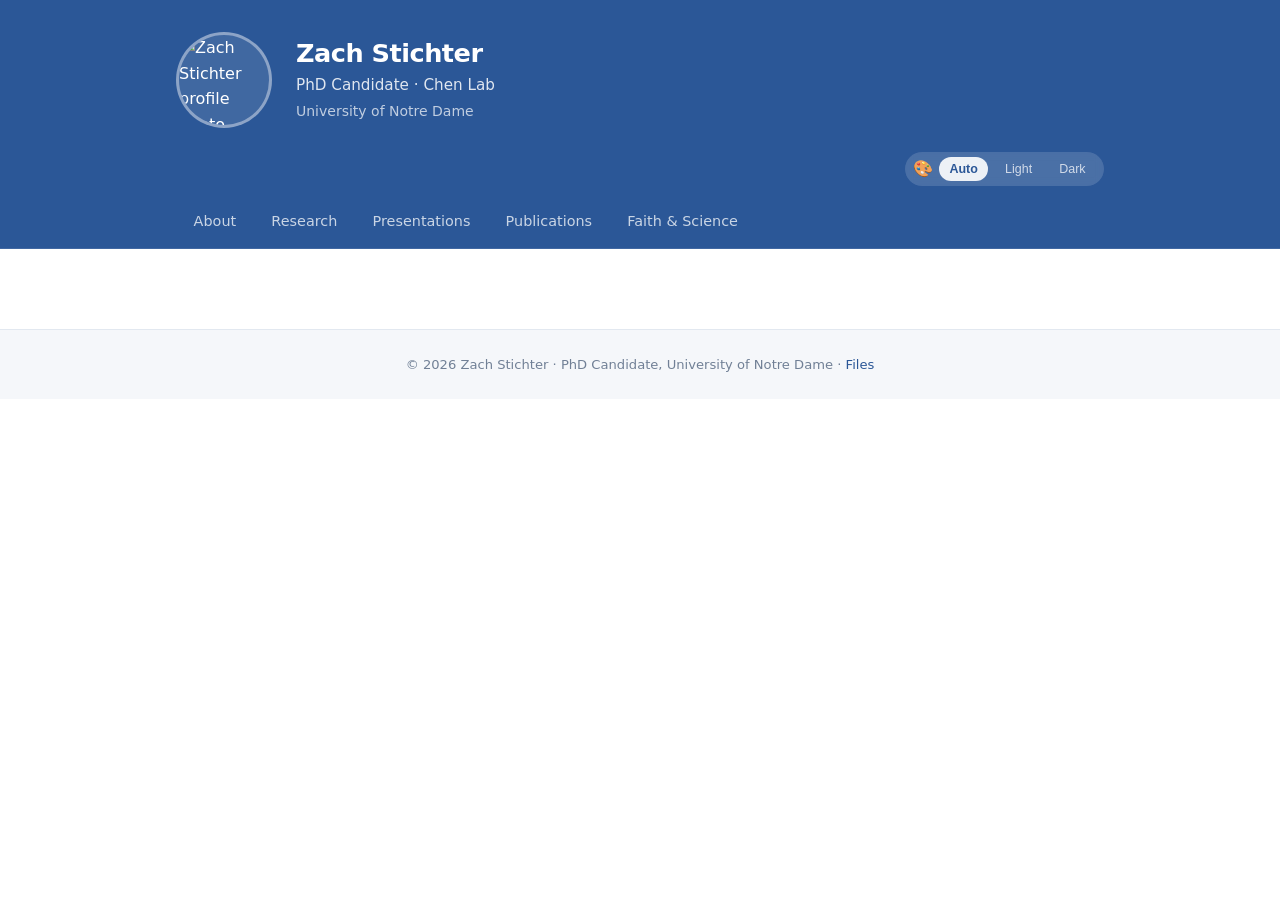
==== about/index.html @ 04123ca1 "Refactor website structure: create individual pages for About, Research, Presentations, Publications" ====
<!DOCTYPE html>
<html lang="en" data-theme="auto">
<head>
  <meta charset="UTF-8" />
  <meta name="viewport" content="width=device-width, initial-scale=1.0" />
  <meta name="description" content="Zach Stichter — PhD Candidate in the Chen Lab at the University of Notre Dame. Research in computational chemistry and molecular dynamics." />
  <title>Zach Stichter | About</title>
  <link rel="stylesheet" href="../css/styles.css" />
  <!-- Preconnect for GitHub avatar -->
  <link rel="preconnect" href="https://avatars.githubusercontent.com" />
</head>

<body>

  <!-- ============================================================
       SITE HEADER
       ============================================================ -->
  <header class="site-header">
    <div class="header-inner">

      <!-- Profile row -->
      <div class="header-profile">
        <img
          class="profile-photo"
          src="https://avatars.githubusercontent.com/u/114510588?v=4"
          alt="Zach Stichter profile photo"
          width="96"
          height="96"
        />
        <div class="profile-info">
          <h1>Zach Stichter</h1>
          <p class="title">PhD Candidate · Chen Lab</p>
          <p class="institution">University of Notre Dame</p>
        </div>
      </div>

      <!-- Theme selector -->
      <div class="header-controls">
        <div class="theme-selector" role="group" aria-label="Color theme">
          <span class="theme-selector-label" aria-hidden="true">🎨</span>
          <button class="theme-btn" data-theme="auto"  aria-label="Use system color theme">Auto</button>
          <button class="theme-btn" data-theme="light" aria-label="Use light theme">Light</button>
          <button class="theme-btn" data-theme="dark"  aria-label="Use dark theme">Dark</button>
        </div>
      </div>

    </div><!-- /.header-inner -->
  </header>

  <!-- ============================================================
       NAVIGATION
       ============================================================ -->
  <nav class="site-nav" aria-label="Main navigation">
    <ul class="nav-list">
      <li><a href="/about/">About</a></li>
      <li><a href="/research/">Research</a></li>
      <li><a href="/presentations/">Presentations</a></li>
      <li><a href="/publications/">Publications</a></li>
      <li><a href="/faith-science/">Faith &amp; Science</a></li>
    </ul>
  </nav>

  <!-- ============================================================
       MAIN CONTENT
       ============================================================ -->
  <main class="site-main">
    <div class="site-wrapper">

      <!-- ── ABOUT ─────────────────────────────────────────────── -->
      <section class="tab-panel">

        <!-- Hero card -->
        <div class="card">
          <div class="about-hero">
            <div class="about-intro">
              <h2>Zach Stichter</h2>
              <p class="subtitle">PhD Candidate · University of Notre Dame</p>
              <p>
                I am a PhD candidate in the Chen Lab at the University of Notre Dame,
                where my research focuses on molecular dynamics of molecules under vibrational
                strong coupling. I investigate simulations of strongly coupled light-matter systems
                and apply machine learning to chemical problems. I am passionate about rigorous science
                and its intersection with broader questions of meaning and purpose.
              </p>
              <div class="badge-list">
                <span class="badge">University of Notre Dame</span>
                <span class="badge">Chen Lab</span>
                <span class="badge">Computational Chemistry</span>
              </div>
            </div>
          </div>

          <!-- Contact links -->
          <div class="contact-row">
            <a class="contact-link" href="https://github.com/ZachStichter" target="_blank" rel="noopener">
              <img src="https://cdn.jsdelivr.net/npm/simple-icons/icons/github.svg" width="16" height="16" alt="" aria-hidden="true" />
              GitHub
            </a>
            <a class="contact-link" href="mailto:zstichte@nd.edu">
              <img src="https://cdn.jsdelivr.net/npm/simple-icons/icons/gmail.svg" width="16" height="16" alt="" aria-hidden="true" />
              Email
            </a>
            <a class="contact-link" href="https://scholar.google.com" target="_blank" rel="noopener">
              <img src="https://cdn.jsdelivr.net/npm/simple-icons/icons/googlescholar.svg" width="16" height="16" alt="" aria-hidden="true" />
              Google Scholar
            </a>
            <a class="contact-link" href="https://www.linkedin.com" target="_blank" rel="noopener">
              <img src="https://cdn.jsdelivr.net/npm/simple-icons/icons/linkedin.svg" width="16" height="16" alt="" aria-hidden="true" />
              LinkedIn
            </a>
            <a class="contact-link" href="https://orcid.org/0000-0001-8813-5302" target="_blank" rel="noopener">
              <img src="https://cdn.jsdelivr.net/npm/simple-icons/icons/orcid.svg" width="16" height="16" alt="" aria-hidden="true" />
              ORCID
            </a>
          </div>
        </div><!-- /.card -->

        <!-- Education -->
        <div class="card">
          <h2>Education</h2>
          <div class="pub-item">
            <p class="pub-title">Doctor of Philosophy (PhD) — Chemistry</p>
            <p class="pub-authors">University of Notre Dame · Expected May 2029</p>
            <p class="pub-venue">Department of Chemistry and Biochemistry · Advisor: Dr. Hsing-Ta (Theta) Chen</p>
          </div>
          <div class="pub-item">
            <p class="pub-title">Master of Science — Chemistry</p>
            <p class="pub-authors">Western Kentucky University · May 2024</p>
          </div>
          <div class="pub-item">
            <p class="pub-title">Bachelor of Science — Chemistry</p>
            <p class="pub-authors">Grace College · May 2019</p>
          </div>
        </div>

      </section><!-- /#tab-about -->

    </div><!-- /.site-wrapper -->
  </main>

  <!-- ============================================================
       FOOTER
       ============================================================ -->
  <footer class="site-footer">
    <div class="site-wrapper">
      <p>
        &copy; <span id="current-year"></span> Zach Stichter ·
        PhD Candidate, University of Notre Dame ·
        <a href="../files.html">Files</a>
      </p>
    </div>
  </footer>

  <script src="../js/main.js"></script>
  <script>
    document.getElementById('current-year').textContent = new Date().getFullYear();
  </script>
</body>
</html>
---- css/styles.css ----
/* ====================================================
   CSS Custom Properties — Light Theme (default)
   ==================================================== */
:root {
  --bg-primary:        #ffffff;
  --bg-secondary:      #f5f7fa;
  --bg-card:           #ffffff;
  --border-color:      #e2e8f0;
  --text-primary:      #1a202c;
  --text-secondary:    #4a5568;
  --text-muted:        #718096;
  --accent:            #2b5797;
  --accent-hover:      #1e3f70;
  --accent-light:      #ebf0fa;
  --tab-active-bg:     #2b5797;
  --tab-active-text:   #ffffff;
  --tab-hover-bg:      #ebf0fa;
  --shadow:            0 2px 8px rgba(0, 0, 0, 0.08);
  --shadow-md:         0 4px 16px rgba(0, 0, 0, 0.12);
  --header-bg:         #2b5797;
  --header-text:       #ffffff;
  --badge-bg:          #ebf0fa;
  --badge-text:        #2b5797;
  --link-color:        #2b5797;
  --link-hover:        #1e3f70;
  --code-bg:           #f0f4f8;
  --toggle-bg:         #e2e8f0;
  --toggle-hover:      #cbd5e0;
}

/* ====================================================
   Dark Theme
   ==================================================== */
[data-theme="dark"] {
  --bg-primary:        #0f1117;
  --bg-secondary:      #1a1d2e;
  --bg-card:           #1e2235;
  --border-color:      #2d3450;
  --text-primary:      #e2e8f0;
  --text-secondary:    #a0aec0;
  --text-muted:        #718096;
  --accent:            #5b8dee;
  --accent-hover:      #7ba4f2;
  --accent-light:      #1e2a4a;
  --tab-active-bg:     #5b8dee;
  --tab-active-text:   #ffffff;
  --tab-hover-bg:      #1e2a4a;
  --shadow:            0 2px 8px rgba(0, 0, 0, 0.4);
  --shadow-md:         0 4px 16px rgba(0, 0, 0, 0.5);
  --header-bg:         #141828;
  --header-text:       #e2e8f0;
  --badge-bg:          #1e2a4a;
  --badge-text:        #5b8dee;
  --link-color:        #5b8dee;
  --link-hover:        #7ba4f2;
  --code-bg:           #1a1d2e;
  --toggle-bg:         #2d3450;
  --toggle-hover:      #3a4266;
}

/* Auto-respect OS preference when theme is "auto" */
@media (prefers-color-scheme: dark) {
  [data-theme="auto"] {
    --bg-primary:        #0f1117;
    --bg-secondary:      #1a1d2e;
    --bg-card:           #1e2235;
    --border-color:      #2d3450;
    --text-primary:      #e2e8f0;
    --text-secondary:    #a0aec0;
    --text-muted:        #718096;
    --accent:            #5b8dee;
    --accent-hover:      #7ba4f2;
    --accent-light:      #1e2a4a;
    --tab-active-bg:     #5b8dee;
    --tab-active-text:   #ffffff;
    --tab-hover-bg:      #1e2a4a;
    --shadow:            0 2px 8px rgba(0, 0, 0, 0.4);
    --shadow-md:         0 4px 16px rgba(0, 0, 0, 0.5);
    --header-bg:         #141828;
    --header-text:       #e2e8f0;
    --badge-bg:          #1e2a4a;
    --badge-text:        #5b8dee;
    --link-color:        #5b8dee;
    --link-hover:        #7ba4f2;
    --code-bg:           #1a1d2e;
    --toggle-bg:         #2d3450;
    --toggle-hover:      #3a4266;
  }
}

/* ====================================================
   Reset & Base
   ==================================================== */
*, *::before, *::after {
  box-sizing: border-box;
  margin: 0;
  padding: 0;
}

html {
  scroll-behavior: smooth;
}

body {
  font-family: 'Segoe UI', system-ui, -apple-system, BlinkMacSystemFont, sans-serif;
  background-color: var(--bg-primary);
  color: var(--text-primary);
  line-height: 1.6;
  transition: background-color 0.25s ease, color 0.25s ease;
  min-height: 100vh;
}

a {
  color: var(--link-color);
  text-decoration: none;
  transition: color 0.2s;
}

a:hover {
  color: var(--link-hover);
  text-decoration: underline;
}

ul {
  list-style: none;
}

/* ====================================================
   Layout
   ==================================================== */
.site-wrapper {
  max-width: 960px;
  margin: 0 auto;
  padding: 0 1rem;
}

/* ====================================================
   Header
   ==================================================== */
.site-header {
  background-color: var(--header-bg);
  color: var(--header-text);
  padding: 2rem 0 0;
  box-shadow: var(--shadow-md);
  transition: background-color 0.25s ease;
}

.header-inner {
  max-width: 960px;
  margin: 0 auto;
  padding: 0 1rem;
}

.header-profile {
  display: flex;
  align-items: center;
  gap: 1.5rem;
  padding-bottom: 1.5rem;
}

.profile-photo {
  width: 96px;
  height: 96px;
  border-radius: 50%;
  border: 3px solid rgba(255, 255, 255, 0.4);
  object-fit: cover;
  flex-shrink: 0;
  background-color: rgba(255, 255, 255, 0.1);
}

.profile-info h1 {
  font-size: 1.6rem;
  font-weight: 700;
  letter-spacing: -0.02em;
  line-height: 1.2;
}

.profile-info .title {
  font-size: 0.95rem;
  opacity: 0.85;
  margin-top: 0.25rem;
}

.profile-info .institution {
  font-size: 0.875rem;
  opacity: 0.7;
  margin-top: 0.15rem;
}

.header-controls {
  display: flex;
  align-items: center;
  justify-content: flex-end;
  padding-bottom: 0.75rem;
}

/* ====================================================
   Theme Selector
   ==================================================== */
.theme-selector {
  display: flex;
  align-items: center;
  gap: 0.4rem;
  background: rgba(255, 255, 255, 0.15);
  border-radius: 2rem;
  padding: 0.25rem 0.5rem;
  backdrop-filter: blur(4px);
}

.theme-selector label {
  font-size: 0.75rem;
  color: rgba(255, 255, 255, 0.8);
  margin-right: 0.2rem;
  white-space: nowrap;
}

.theme-btn {
  background: transparent;
  border: none;
  border-radius: 1.5rem;
  padding: 0.3rem 0.65rem;
  font-size: 0.78rem;
  cursor: pointer;
  color: rgba(255, 255, 255, 0.75);
  transition: background 0.2s, color 0.2s;
  white-space: nowrap;
}

.theme-btn:hover {
  background: rgba(255, 255, 255, 0.2);
  color: #ffffff;
}

.theme-btn.active {
  background: rgba(255, 255, 255, 0.9);
  color: var(--accent);
  font-weight: 600;
}

/* ====================================================
   Navigation Tabs
   ==================================================== */
.site-nav {
  background-color: var(--header-bg);
  transition: background-color 0.25s ease;
  border-bottom: 1px solid rgba(255, 255, 255, 0.1);
}

.nav-list {
  display: flex;
  max-width: 960px;
  margin: 0 auto;
  padding: 0 1rem;
  gap: 0;
  overflow-x: auto;
  scrollbar-width: none;
}

.nav-list::-webkit-scrollbar {
  display: none;
}

.nav-list li {
  flex-shrink: 0;
}

.nav-list a {
  display: block;
  padding: 0.75rem 1.1rem;
  font-size: 0.9rem;
  font-weight: 500;
  color: rgba(255, 255, 255, 0.75);
  text-decoration: none;
  border-bottom: 3px solid transparent;
  transition: color 0.2s, border-color 0.2s, background 0.2s;
  white-space: nowrap;
}

.nav-list a:hover {
  color: #ffffff;
  background: rgba(255, 255, 255, 0.08);
  text-decoration: none;
}

.nav-list a.active {
  color: #ffffff;
  border-bottom-color: #ffffff;
  font-weight: 600;
}

/* ====================================================
   Main Content
   ==================================================== */
.site-main {
  padding: 2rem 0 3rem;
}

.tab-panel {
  display: none;
}

.tab-panel.active {
  display: block;
}

/* ====================================================
   Cards
   ==================================================== */
.card {
  background: var(--bg-card);
  border: 1px solid var(--border-color);
  border-radius: 0.75rem;
  padding: 1.5rem;
  box-shadow: var(--shadow);
  transition: background 0.25s, border-color 0.25s, box-shadow 0.25s;
}

.card + .card {
  margin-top: 1.25rem;
}

.card:hover {
  box-shadow: var(--shadow-md);
}

.card h2 {
  font-size: 1.15rem;
  font-weight: 600;
  color: var(--accent);
  margin-bottom: 0.5rem;
}

.card h3 {
  font-size: 1rem;
  font-weight: 600;
  color: var(--text-primary);
  margin-bottom: 0.35rem;
}

.card p {
  font-size: 0.93rem;
  color: var(--text-secondary);
  line-height: 1.65;
}

.card p + p {
  margin-top: 0.6rem;
}

/* ====================================================
   Section headings
   ==================================================== */
.section-heading {
  font-size: 1.5rem;
  font-weight: 700;
  color: var(--text-primary);
  margin-bottom: 1.25rem;
  padding-bottom: 0.5rem;
  border-bottom: 2px solid var(--border-color);
}

.section-subheading {
  font-size: 1.15rem;
  font-weight: 600;
  color: var(--accent);
  margin: 1.5rem 0 0.75rem;
}

/* ====================================================
   About Tab — profile hero
   ==================================================== */
.about-hero {
  display: flex;
  align-items: flex-start;
  gap: 1.75rem;
  margin-bottom: 1.5rem;
}

.about-photo {
  width: 140px;
  height: 140px;
  border-radius: 50%;
  border: 3px solid var(--border-color);
  object-fit: cover;
  flex-shrink: 0;
}

.about-intro h2 {
  font-size: 1.4rem;
  font-weight: 700;
  color: var(--text-primary);
  margin-bottom: 0.3rem;
}

.about-intro .subtitle {
  font-size: 0.95rem;
  color: var(--accent);
  font-weight: 500;
  margin-bottom: 0.75rem;
}

.about-intro p {
  font-size: 0.93rem;
  color: var(--text-secondary);
  line-height: 1.7;
}

/* ====================================================
   Badge / Tag chips
   ==================================================== */
.badge-list {
  display: flex;
  flex-wrap: wrap;
  gap: 0.4rem;
  margin-top: 0.75rem;
}

.badge {
  background: var(--badge-bg);
  color: var(--badge-text);
  border-radius: 2rem;
  padding: 0.2rem 0.7rem;
  font-size: 0.78rem;
  font-weight: 500;
  transition: background 0.2s;
}

/* ====================================================
   Publication list
   ==================================================== */
.pub-item {
  border-left: 3px solid var(--accent);
  padding-left: 1rem;
  margin-bottom: 1.25rem;
}

.pub-item .pub-title {
  font-weight: 600;
  color: var(--text-primary);
  font-size: 0.95rem;
}

.pub-item .pub-authors {
  font-size: 0.86rem;
  color: var(--text-muted);
  margin-top: 0.15rem;
}

.pub-item .pub-venue {
  font-size: 0.86rem;
  color: var(--accent);
  font-style: italic;
  margin-top: 0.1rem;
}

.pub-item .pub-links {
  margin-top: 0.4rem;
  display: flex;
  gap: 0.6rem;
}

.pub-link {
  display: inline-flex;
  align-items: center;
  gap: 0.25rem;
  font-size: 0.8rem;
  font-weight: 500;
  color: var(--link-color);
  text-decoration: none;
  border: 1px solid var(--border-color);
  border-radius: 0.4rem;
  padding: 0.15rem 0.55rem;
  transition: background 0.2s, border-color 0.2s;
}

.pub-link:hover {
  background: var(--accent-light);
  border-color: var(--accent);
  text-decoration: none;
}

/* ====================================================
   Presentation / Talk list
   ==================================================== */
.talk-item {
  display: flex;
  gap: 1rem;
  align-items: flex-start;
  padding: 1rem 0;
  border-bottom: 1px solid var(--border-color);
}

.talk-item:last-child {
  border-bottom: none;
}

.talk-year {
  flex-shrink: 0;
  font-size: 0.82rem;
  font-weight: 600;
  color: var(--text-muted);
  min-width: 3.5rem;
  padding-top: 0.1rem;
}

.talk-content .talk-title {
  font-weight: 600;
  font-size: 0.93rem;
  color: var(--text-primary);
}

.talk-content .talk-venue {
  font-size: 0.86rem;
  color: var(--text-secondary);
  margin-top: 0.15rem;
}

.talk-content .talk-links {
  margin-top: 0.4rem;
  display: flex;
  gap: 0.5rem;
}

/* ====================================================
   Files Page
   ==================================================== */
.files-header {
  margin-bottom: 1.5rem;
}

.files-header h1 {
  font-size: 1.5rem;
  font-weight: 700;
  color: var(--text-primary);
}

.files-header p {
  font-size: 0.9rem;
  color: var(--text-secondary);
  margin-top: 0.4rem;
}

.files-section {
  margin-bottom: 2rem;
}

.files-section h2 {
  font-size: 0.82rem;
  font-weight: 600;
  color: var(--text-secondary);
  text-transform: uppercase;
  letter-spacing: 0.05em;
  margin-bottom: 0.75rem;
  padding-bottom: 0.4rem;
  border-bottom: 1px solid var(--border-color);
}

.file-list {
  display: flex;
  flex-direction: column;
  gap: 0.5rem;
}

.file-item {
  display: flex;
  align-items: center;
  gap: 0.85rem;
  padding: 0.85rem 1rem;
  background: var(--bg-card);
  border: 1px solid var(--border-color);
  border-radius: 0.6rem;
  text-decoration: none;
  color: var(--text-primary);
  transition: background 0.2s, border-color 0.2s, box-shadow 0.2s;
}

.file-item:hover {
  background: var(--accent-light);
  border-color: var(--accent);
  box-shadow: var(--shadow);
  text-decoration: none;
  color: var(--text-primary);
}

.file-icon {
  font-size: 1.4rem;
  flex-shrink: 0;
  width: 2rem;
  text-align: center;
}

.file-info .file-name {
  font-weight: 600;
  font-size: 0.92rem;
}

.file-info .file-desc {
  font-size: 0.82rem;
  color: var(--text-muted);
  margin-top: 0.1rem;
}

.file-type-tag {
  margin-left: auto;
  font-size: 0.72rem;
  font-weight: 700;
  text-transform: uppercase;
  letter-spacing: 0.04em;
  padding: 0.15rem 0.5rem;
  border-radius: 0.3rem;
  flex-shrink: 0;
}

.file-type-pptx { background: #fff0eb; color: #c0392b; }
.file-type-xlsx { background: #ebfff0; color: #27ae60; }
.file-type-link { background: #ebf0ff; color: #2b5797; }
.file-type-pdf  { background: #fdf0f0; color: #c0392b; }

[data-theme="dark"] .file-type-pptx { background: #3a1a14; color: #e07060; }
[data-theme="dark"] .file-type-xlsx { background: #14301a; color: #50c878; }
[data-theme="dark"] .file-type-link { background: #1a2040; color: #7ba4f2; }
[data-theme="dark"] .file-type-pdf  { background: #3a1414; color: #e07070; }

@media (prefers-color-scheme: dark) {
  [data-theme="auto"] .file-type-pptx { background: #3a1a14; color: #e07060; }
  [data-theme="auto"] .file-type-xlsx { background: #14301a; color: #50c878; }
  [data-theme="auto"] .file-type-link { background: #1a2040; color: #7ba4f2; }
  [data-theme="auto"] .file-type-pdf  { background: #3a1414; color: #e07070; }
}

/* ====================================================
   Faith & Science — blockquote style
   ==================================================== */
.faith-quote {
  border-left: 4px solid var(--accent);
  padding: 0.75rem 1.25rem;
  background: var(--accent-light);
  border-radius: 0 0.5rem 0.5rem 0;
  margin: 1rem 0;
  font-style: italic;
  color: var(--text-secondary);
  font-size: 0.95rem;
  line-height: 1.7;
  transition: background 0.25s;
}

/* ====================================================
   Contact row
   ==================================================== */
.contact-row {
  display: flex;
  flex-wrap: wrap;
  gap: 0.6rem;
  margin-top: 0.75rem;
}

.contact-link {
  display: inline-flex;
  align-items: center;
  gap: 0.4rem;
  padding: 0.35rem 0.9rem;
  background: var(--bg-secondary);
  border: 1px solid var(--border-color);
  border-radius: 2rem;
  font-size: 0.85rem;
  color: var(--text-secondary);
  text-decoration: none;
  transition: background 0.2s, border-color 0.2s, color 0.2s;
}

.contact-link:hover {
  background: var(--accent-light);
  border-color: var(--accent);
  color: var(--accent);
  text-decoration: none;
}

/* ====================================================
   Footer
   ==================================================== */
.site-footer {
  border-top: 1px solid var(--border-color);
  padding: 1.5rem 0;
  text-align: center;
  font-size: 0.82rem;
  color: var(--text-muted);
  background: var(--bg-secondary);
  transition: background 0.25s, border-color 0.25s;
}

/* ====================================================
   Utility
   ==================================================== */
.mt-1 { margin-top: 0.5rem; }
.mt-2 { margin-top: 1rem; }
.mt-3 { margin-top: 1.5rem; }

.text-muted { color: var(--text-muted); font-size: 0.85rem; }

/* ====================================================
   Responsive
   ==================================================== */
@media (max-width: 600px) {
  .header-profile {
    gap: 1rem;
  }
  .profile-photo {
    width: 72px;
    height: 72px;
  }
  .profile-info h1 {
    font-size: 1.2rem;
  }
  .about-hero {
    flex-direction: column;
    align-items: center;
    text-align: center;
  }
  .about-photo {
    width: 110px;
    height: 110px;
  }
  .badge-list {
    justify-content: center;
  }
  .nav-list a {
    padding: 0.65rem 0.75rem;
    font-size: 0.82rem;
  }
  .talk-item {
    flex-direction: column;
    gap: 0.3rem;
  }
  .talk-year {
    font-size: 0.78rem;
  }
}
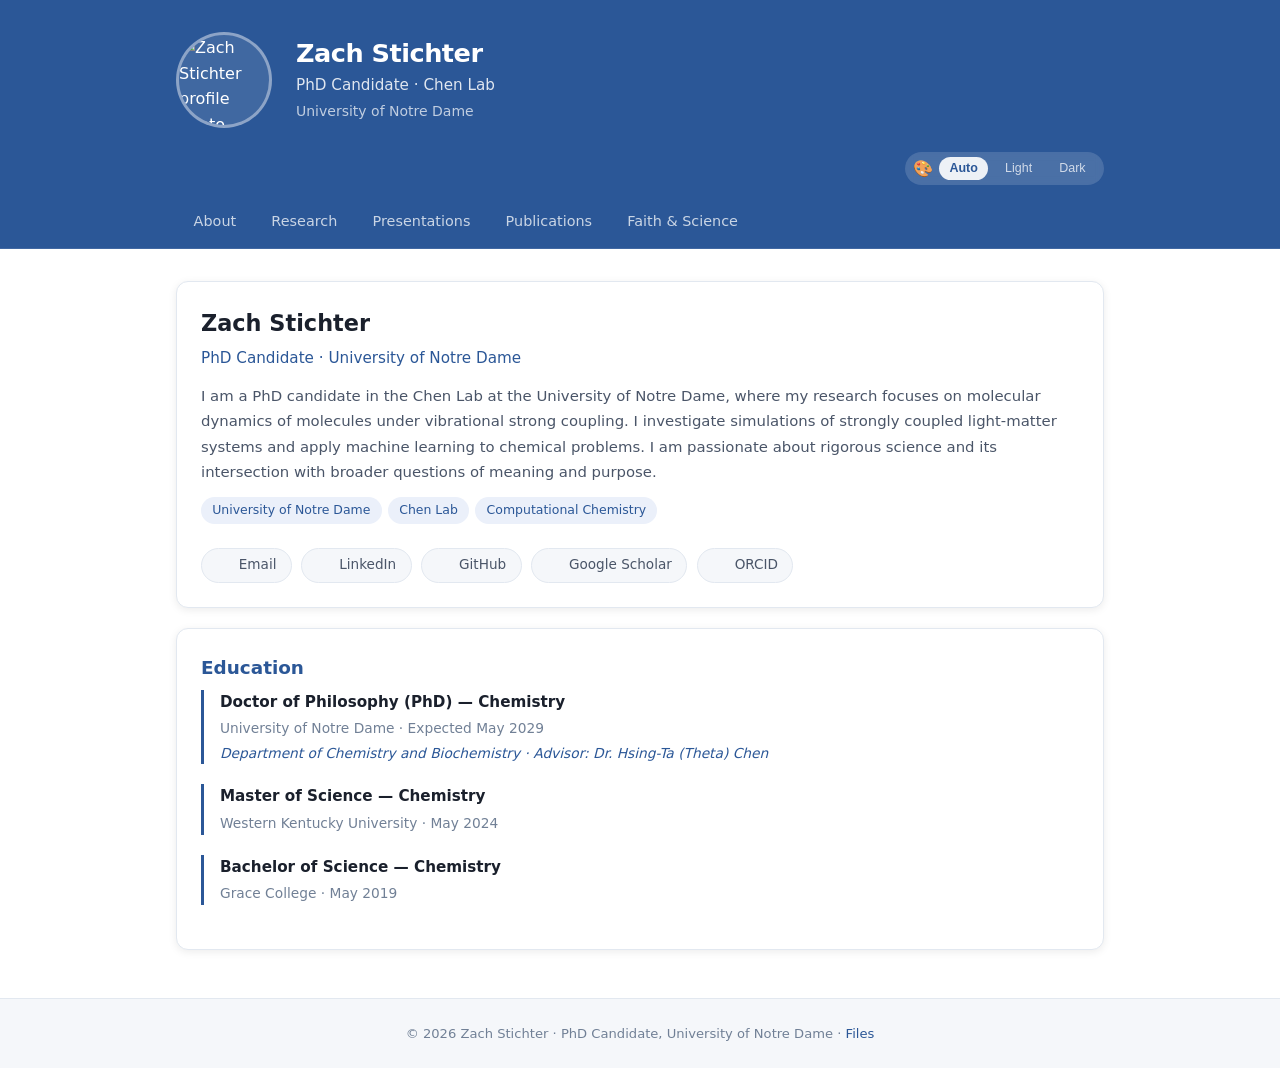
==== commit 04771598: "Refactor file structure: update links to files, remove old files.html, and create new files index pa" ====
--- a/about/index.html
+++ b/about/index.html
@@ -83,8 +83,8 @@
                 and its intersection with broader questions of meaning and purpose.
               </p>
               <div class="badge-list">
-                <span class="badge">University of Notre Dame</span>
-                <span class="badge">Chen Lab</span>
+                <a class="badge" href="https://chemistry.nd.edu/" target="_blank" rel="noopener">University of Notre Dame</a>
+                <a class="badge" href="https://sites.google.com/nd.edu/the-chen-lab/home" target="_blank" rel="noopener">Chen Lab</a>
                 <span class="badge">Computational Chemistry</span>
               </div>
             </div>
@@ -92,21 +92,21 @@
 
           <!-- Contact links -->
           <div class="contact-row">
+            <a class="contact-link" href="mailto:zstichte@nd.edu">
+              <img src="https://cdn.jsdelivr.net/npm/simple-icons/icons/gmail.svg" width="16" height="16" alt="" aria-hidden="true" />
+              Email
+            </a>
+            <a class="contact-link" href="https://www.linkedin.com/in/zachary-stichter-7292b3105" target="_blank" rel="noopener">
+              <img src="https://cdn.jsdelivr.net/npm/simple-icons/icons/linkedin.svg" width="16" height="16" alt="" aria-hidden="true" />
+              LinkedIn
+            </a>
             <a class="contact-link" href="https://github.com/ZachStichter" target="_blank" rel="noopener">
               <img src="https://cdn.jsdelivr.net/npm/simple-icons/icons/github.svg" width="16" height="16" alt="" aria-hidden="true" />
               GitHub
             </a>
-            <a class="contact-link" href="mailto:zstichte@nd.edu">
-              <img src="https://cdn.jsdelivr.net/npm/simple-icons/icons/gmail.svg" width="16" height="16" alt="" aria-hidden="true" />
-              Email
-            </a>
-            <a class="contact-link" href="https://scholar.google.com" target="_blank" rel="noopener">
+            <a class="contact-link" href="https://scholar.google.com/citations?user=xxg9ZLYAAAAJ&hl=en" target="_blank" rel="noopener">
               <img src="https://cdn.jsdelivr.net/npm/simple-icons/icons/googlescholar.svg" width="16" height="16" alt="" aria-hidden="true" />
               Google Scholar
-            </a>
-            <a class="contact-link" href="https://www.linkedin.com" target="_blank" rel="noopener">
-              <img src="https://cdn.jsdelivr.net/npm/simple-icons/icons/linkedin.svg" width="16" height="16" alt="" aria-hidden="true" />
-              LinkedIn
             </a>
             <a class="contact-link" href="https://orcid.org/0000-0001-8813-5302" target="_blank" rel="noopener">
               <img src="https://cdn.jsdelivr.net/npm/simple-icons/icons/orcid.svg" width="16" height="16" alt="" aria-hidden="true" />
@@ -146,7 +146,7 @@
       <p>
         &copy; <span id="current-year"></span> Zach Stichter ·
         PhD Candidate, University of Notre Dame ·
-        <a href="../files.html">Files</a>
+        <a href="/files/">Files</a>
       </p>
     </div>
   </footer>
--- a/css/styles.css
+++ b/css/styles.css
@@ -296,10 +296,6 @@
 }
 
 .tab-panel {
-  display: none;
-}
-
-.tab-panel.active {
   display: block;
 }
 
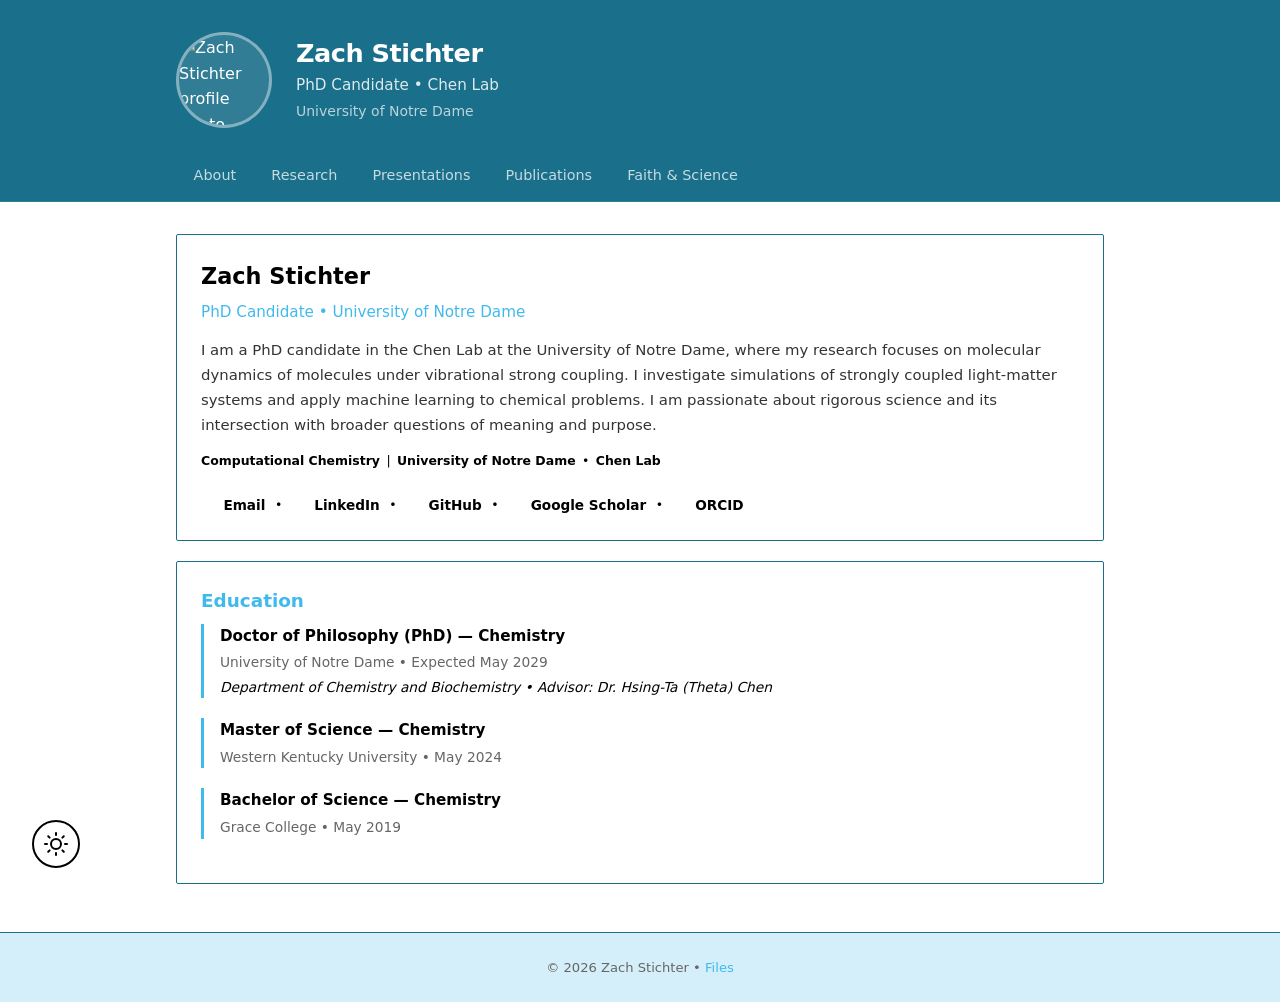
==== commit 05e9df47: "feat: Implement theme toggle button and update color palette references - Added a theme toggle butto" ====
--- a/about/index.html
+++ b/about/index.html
@@ -13,8 +13,26 @@
 <body>
 
   <!-- ============================================================
-       SITE HEADER
+       THEME TOGGLE BUTTON
        ============================================================ -->
+  <button id="theme-toggle-btn" class="theme-toggle-btn" aria-label="Toggle light and dark theme">
+    <!-- Sun icon (shown in light mode) -->
+    <svg class="icon-sun" viewBox="0 0 24 24" xmlns="http://www.w3.org/2000/svg">
+      <circle cx="12" cy="12" r="5"></circle>
+      <line x1="12" y1="1" x2="12" y2="3"></line>
+      <line x1="12" y1="21" x2="12" y2="23"></line>
+      <line x1="4.22" y1="4.22" x2="5.64" y2="5.64"></line>
+      <line x1="18.36" y1="18.36" x2="19.78" y2="19.78"></line>
+      <line x1="1" y1="12" x2="3" y2="12"></line>
+      <line x1="21" y1="12" x2="23" y2="12"></line>
+      <line x1="4.22" y1="19.78" x2="5.64" y2="18.36"></line>
+      <line x1="18.36" y1="5.64" x2="19.78" y2="4.22"></line>
+    </svg>
+    <!-- Moon icon (shown in dark mode) -->
+    <svg class="icon-moon" viewBox="0 0 24 24" xmlns="http://www.w3.org/2000/svg">
+      <path d="M21 12.79A9 9 0 1 1 11.21 3 7 7 0 0 0 21 12.79z"></path>
+    </svg>
+  </button>
   <header class="site-header">
     <div class="header-inner">
 
@@ -29,18 +47,8 @@
         />
         <div class="profile-info">
           <h1>Zach Stichter</h1>
-          <p class="title">PhD Candidate · Chen Lab</p>
+          <p class="title">PhD Candidate • Chen Lab</p>
           <p class="institution">University of Notre Dame</p>
-        </div>
-      </div>
-
-      <!-- Theme selector -->
-      <div class="header-controls">
-        <div class="theme-selector" role="group" aria-label="Color theme">
-          <span class="theme-selector-label" aria-hidden="true">🎨</span>
-          <button class="theme-btn" data-theme="auto"  aria-label="Use system color theme">Auto</button>
-          <button class="theme-btn" data-theme="light" aria-label="Use light theme">Light</button>
-          <button class="theme-btn" data-theme="dark"  aria-label="Use dark theme">Dark</button>
         </div>
       </div>
 
@@ -74,7 +82,7 @@
           <div class="about-hero">
             <div class="about-intro">
               <h2>Zach Stichter</h2>
-              <p class="subtitle">PhD Candidate · University of Notre Dame</p>
+              <p class="subtitle">PhD Candidate • University of Notre Dame</p>
               <p>
                 I am a PhD candidate in the Chen Lab at the University of Notre Dame,
                 where my research focuses on molecular dynamics of molecules under vibrational
@@ -83,9 +91,11 @@
                 and its intersection with broader questions of meaning and purpose.
               </p>
               <div class="badge-list">
+                <span class="badge">Computational Chemistry</span>
+                <span class="separator">|</span>
                 <a class="badge" href="https://chemistry.nd.edu/" target="_blank" rel="noopener">University of Notre Dame</a>
+                <span class="separator">•</span>
                 <a class="badge" href="https://sites.google.com/nd.edu/the-chen-lab/home" target="_blank" rel="noopener">Chen Lab</a>
-                <span class="badge">Computational Chemistry</span>
               </div>
             </div>
           </div>
@@ -96,18 +106,22 @@
               <img src="https://cdn.jsdelivr.net/npm/simple-icons/icons/gmail.svg" width="16" height="16" alt="" aria-hidden="true" />
               Email
             </a>
+            <span class="separator">•</span>
             <a class="contact-link" href="https://www.linkedin.com/in/zachary-stichter-7292b3105" target="_blank" rel="noopener">
               <img src="https://cdn.jsdelivr.net/npm/simple-icons/icons/linkedin.svg" width="16" height="16" alt="" aria-hidden="true" />
               LinkedIn
             </a>
+            <span class="separator">•</span>
             <a class="contact-link" href="https://github.com/ZachStichter" target="_blank" rel="noopener">
               <img src="https://cdn.jsdelivr.net/npm/simple-icons/icons/github.svg" width="16" height="16" alt="" aria-hidden="true" />
               GitHub
             </a>
+            <span class="separator">•</span>
             <a class="contact-link" href="https://scholar.google.com/citations?user=xxg9ZLYAAAAJ&hl=en" target="_blank" rel="noopener">
               <img src="https://cdn.jsdelivr.net/npm/simple-icons/icons/googlescholar.svg" width="16" height="16" alt="" aria-hidden="true" />
               Google Scholar
             </a>
+            <span class="separator">•</span>
             <a class="contact-link" href="https://orcid.org/0000-0001-8813-5302" target="_blank" rel="noopener">
               <img src="https://cdn.jsdelivr.net/npm/simple-icons/icons/orcid.svg" width="16" height="16" alt="" aria-hidden="true" />
               ORCID
@@ -120,16 +134,16 @@
           <h2>Education</h2>
           <div class="pub-item">
             <p class="pub-title">Doctor of Philosophy (PhD) — Chemistry</p>
-            <p class="pub-authors">University of Notre Dame · Expected May 2029</p>
-            <p class="pub-venue">Department of Chemistry and Biochemistry · Advisor: Dr. Hsing-Ta (Theta) Chen</p>
+            <p class="pub-authors">University of Notre Dame • Expected May 2029</p>
+            <p class="pub-venue">Department of Chemistry and Biochemistry • Advisor: Dr. Hsing-Ta (Theta) Chen</p>
           </div>
           <div class="pub-item">
             <p class="pub-title">Master of Science — Chemistry</p>
-            <p class="pub-authors">Western Kentucky University · May 2024</p>
+            <p class="pub-authors">Western Kentucky University • May 2024</p>
           </div>
           <div class="pub-item">
             <p class="pub-title">Bachelor of Science — Chemistry</p>
-            <p class="pub-authors">Grace College · May 2019</p>
+            <p class="pub-authors">Grace College • May 2019</p>
           </div>
         </div>
 
@@ -144,8 +158,7 @@
   <footer class="site-footer">
     <div class="site-wrapper">
       <p>
-        &copy; <span id="current-year"></span> Zach Stichter ·
-        PhD Candidate, University of Notre Dame ·
+        &copy; <span id="current-year"></span> Zach Stichter  •
         <a href="/files/">Files</a>
       </p>
     </div>
--- a/css/styles.css
+++ b/css/styles.css
@@ -3,29 +3,29 @@
    ==================================================== */
 :root {
   --bg-primary:        #ffffff;
-  --bg-secondary:      #f5f7fa;
+  --bg-secondary:      #d4eff9;
   --bg-card:           #ffffff;
-  --border-color:      #e2e8f0;
-  --text-primary:      #1a202c;
-  --text-secondary:    #4a5568;
-  --text-muted:        #718096;
-  --accent:            #2b5797;
-  --accent-hover:      #1e3f70;
-  --accent-light:      #ebf0fa;
-  --tab-active-bg:     #2b5797;
+  --border-color:      #1a6f8a;
+  --text-primary:      #000000;
+  --text-secondary:    #333333;
+  --text-muted:        #666666;
+  --accent:            #40baec;
+  --accent-hover:      #1fa8d8;
+  --accent-light:      #d4eff9;
+  --tab-active-bg:     #1a6f8a;
   --tab-active-text:   #ffffff;
-  --tab-hover-bg:      #ebf0fa;
-  --shadow:            0 2px 8px rgba(0, 0, 0, 0.08);
-  --shadow-md:         0 4px 16px rgba(0, 0, 0, 0.12);
-  --header-bg:         #2b5797;
+  --tab-hover-bg:      #d4eff9;
+  --shadow:            none;
+  --shadow-md:         none;
+  --header-bg:         #1a6f8a;
   --header-text:       #ffffff;
-  --badge-bg:          #ebf0fa;
-  --badge-text:        #2b5797;
-  --link-color:        #2b5797;
-  --link-hover:        #1e3f70;
-  --code-bg:           #f0f4f8;
-  --toggle-bg:         #e2e8f0;
-  --toggle-hover:      #cbd5e0;
+  --badge-bg:          #d4eff9;
+  --badge-text:        #1a6f8a;
+  --link-color:        #40baec;
+  --link-hover:        #1fa8d8;
+  --code-bg:           #d4eff9;
+  --toggle-bg:         #1a6f8a;
+  --toggle-hover:      #2d8fa3;
 }
 
 /* ====================================================
@@ -36,9 +36,9 @@
   --bg-secondary:      #1a1d2e;
   --bg-card:           #1e2235;
   --border-color:      #2d3450;
-  --text-primary:      #e2e8f0;
-  --text-secondary:    #a0aec0;
-  --text-muted:        #718096;
+  --text-primary:      #ffffff;
+  --text-secondary:    #e0e0e0;
+  --text-muted:        #a0a0a0;
   --accent:            #5b8dee;
   --accent-hover:      #7ba4f2;
   --accent-light:      #1e2a4a;
@@ -188,53 +188,66 @@
 }
 
 .header-controls {
+  display: none;
+}
+
+/* ====================================================
+   Theme Toggle Button (Circular, Fixed Position)
+   ==================================================== */
+.theme-toggle-btn {
+  position: fixed;
+  bottom: 2rem;
+  left: 2rem;
+  width: 48px;
+  height: 48px;
+  border-radius: 50%;
+  border: 2px solid var(--text-primary);
+  background: var(--bg-card);
+  cursor: pointer;
   display: flex;
   align-items: center;
-  justify-content: flex-end;
-  padding-bottom: 0.75rem;
-}
-
-/* ====================================================
-   Theme Selector
-   ==================================================== */
-.theme-selector {
-  display: flex;
-  align-items: center;
-  gap: 0.4rem;
-  background: rgba(255, 255, 255, 0.15);
-  border-radius: 2rem;
-  padding: 0.25rem 0.5rem;
-  backdrop-filter: blur(4px);
-}
-
-.theme-selector label {
-  font-size: 0.75rem;
-  color: rgba(255, 255, 255, 0.8);
-  margin-right: 0.2rem;
-  white-space: nowrap;
-}
-
-.theme-btn {
-  background: transparent;
-  border: none;
-  border-radius: 1.5rem;
-  padding: 0.3rem 0.65rem;
-  font-size: 0.78rem;
-  cursor: pointer;
-  color: rgba(255, 255, 255, 0.75);
-  transition: background 0.2s, color 0.2s;
-  white-space: nowrap;
-}
-
-.theme-btn:hover {
-  background: rgba(255, 255, 255, 0.2);
-  color: #ffffff;
-}
-
-.theme-btn.active {
-  background: rgba(255, 255, 255, 0.9);
-  color: var(--accent);
-  font-weight: 600;
+  justify-content: center;
+  z-index: 1000;
+  transition: background 0.3s ease, border-color 0.3s ease, transform 0.2s ease;
+  box-shadow: var(--shadow-md);
+}
+
+.theme-toggle-btn:hover {
+  transform: scale(1.1);
+  background: var(--accent-light);
+  border-color: var(--accent);
+}
+
+.theme-toggle-btn svg {
+  width: 24px;
+  height: 24px;
+  stroke: var(--text-primary);
+  stroke-width: 2;
+  fill: none;
+  stroke-linecap: round;
+  stroke-linejoin: round;
+  transition: opacity 0.3s ease;
+}
+
+/* Hide/show icons based on theme */
+.theme-toggle-btn .icon-sun {
+  position: absolute;
+  opacity: 1;
+  transition: opacity 0.3s ease;
+}
+
+.theme-toggle-btn .icon-moon {
+  position: absolute;
+  opacity: 0;
+  transition: opacity 0.3s ease;
+}
+
+[data-theme="dark"] .theme-toggle-btn .icon-sun {
+  opacity: 0;
+}
+
+[data-theme="dark"] .theme-toggle-btn .icon-moon {
+  opacity: 1;
 }
 
 /* ====================================================
@@ -271,7 +284,7 @@
   font-weight: 500;
   color: rgba(255, 255, 255, 0.75);
   text-decoration: none;
-  border-bottom: 3px solid transparent;
+  border-bottom: 2px solid transparent;
   transition: color 0.2s, border-color 0.2s, background 0.2s;
   white-space: nowrap;
 }
@@ -305,7 +318,7 @@
 .card {
   background: var(--bg-card);
   border: 1px solid var(--border-color);
-  border-radius: 0.75rem;
+  border-radius: 2px;
   padding: 1.5rem;
   box-shadow: var(--shadow);
   transition: background 0.25s, border-color 0.25s, box-shadow 0.25s;
@@ -412,13 +425,22 @@
 }
 
 .badge {
-  background: var(--badge-bg);
-  color: var(--badge-text);
-  border-radius: 2rem;
-  padding: 0.2rem 0.7rem;
+  display: inline-flex;
+  align-items: center;
+  gap: 0.4rem;
+  background: transparent;
+  color: var(--text-primary);
+  border-radius: 0;
+  padding: 0;
   font-size: 0.78rem;
-  font-weight: 500;
-  transition: background 0.2s;
+  font-weight: bold;
+  transition: color 0.2s;
+}
+
+.separator {
+  color: var(--text-primary);
+  font-weight: normal;
+  font-size: 0.78rem;
 }
 
 /* ====================================================
@@ -444,7 +466,7 @@
 
 .pub-item .pub-venue {
   font-size: 0.86rem;
-  color: var(--accent);
+  color: var(--text-primary);
   font-style: italic;
   margin-top: 0.1rem;
 }
@@ -654,19 +676,20 @@
   display: inline-flex;
   align-items: center;
   gap: 0.4rem;
-  padding: 0.35rem 0.9rem;
-  background: var(--bg-secondary);
-  border: 1px solid var(--border-color);
-  border-radius: 2rem;
+  background: transparent;
+  border: none;
+  border-radius: 0;
+  padding: 0;
   font-size: 0.85rem;
-  color: var(--text-secondary);
-  text-decoration: none;
-  transition: background 0.2s, border-color 0.2s, color 0.2s;
+  color: var(--text-primary);
+  font-weight: bold;
+  text-decoration: none;
+  transition: color 0.2s;
 }
 
 .contact-link:hover {
-  background: var(--accent-light);
-  border-color: var(--accent);
+  background: transparent;
+  border: none;
   color: var(--accent);
   text-decoration: none;
 }
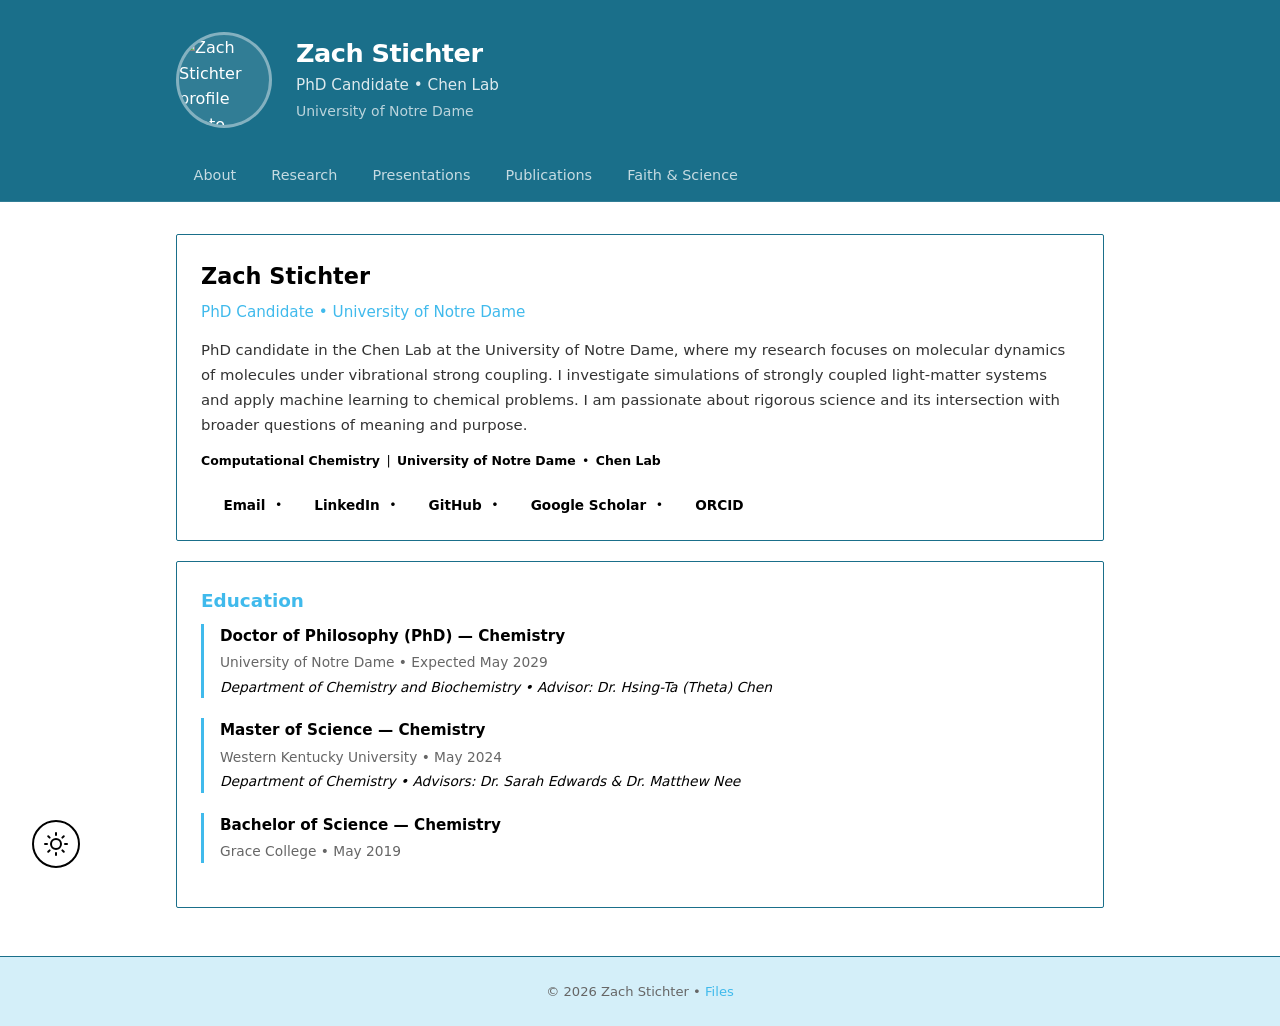
==== commit 23faf0d1: "Refactor color palettes and navigation components - Removed the border-color-options.svg file as it " ====
--- a/about/index.html
+++ b/about/index.html
@@ -58,15 +58,7 @@
   <!-- ============================================================
        NAVIGATION
        ============================================================ -->
-  <nav class="site-nav" aria-label="Main navigation">
-    <ul class="nav-list">
-      <li><a href="/about/">About</a></li>
-      <li><a href="/research/">Research</a></li>
-      <li><a href="/presentations/">Presentations</a></li>
-      <li><a href="/publications/">Publications</a></li>
-      <li><a href="/faith-science/">Faith &amp; Science</a></li>
-    </ul>
-  </nav>
+  <site-nav></site-nav>
 
   <!-- ============================================================
        MAIN CONTENT
@@ -84,7 +76,7 @@
               <h2>Zach Stichter</h2>
               <p class="subtitle">PhD Candidate • University of Notre Dame</p>
               <p>
-                I am a PhD candidate in the Chen Lab at the University of Notre Dame,
+                PhD candidate in the Chen Lab at the University of Notre Dame,
                 where my research focuses on molecular dynamics of molecules under vibrational
                 strong coupling. I investigate simulations of strongly coupled light-matter systems
                 and apply machine learning to chemical problems. I am passionate about rigorous science
@@ -103,27 +95,27 @@
           <!-- Contact links -->
           <div class="contact-row">
             <a class="contact-link" href="mailto:zstichte@nd.edu">
-              <img src="https://cdn.jsdelivr.net/npm/simple-icons/icons/gmail.svg" width="16" height="16" alt="" aria-hidden="true" />
+              <img class="contact-icon" src="https://cdn.jsdelivr.net/npm/simple-icons/icons/gmail.svg" width="16" height="16" alt="" aria-hidden="true" />
               Email
             </a>
             <span class="separator">•</span>
             <a class="contact-link" href="https://www.linkedin.com/in/zachary-stichter-7292b3105" target="_blank" rel="noopener">
-              <img src="https://cdn.jsdelivr.net/npm/simple-icons/icons/linkedin.svg" width="16" height="16" alt="" aria-hidden="true" />
+              <img class="contact-icon" src="https://cdn.jsdelivr.net/npm/simple-icons/icons/linkedin.svg" width="16" height="16" alt="" aria-hidden="true" />
               LinkedIn
             </a>
             <span class="separator">•</span>
             <a class="contact-link" href="https://github.com/ZachStichter" target="_blank" rel="noopener">
-              <img src="https://cdn.jsdelivr.net/npm/simple-icons/icons/github.svg" width="16" height="16" alt="" aria-hidden="true" />
+              <img class="contact-icon" src="https://cdn.jsdelivr.net/npm/simple-icons/icons/github.svg" width="16" height="16" alt="" aria-hidden="true" />
               GitHub
             </a>
             <span class="separator">•</span>
             <a class="contact-link" href="https://scholar.google.com/citations?user=xxg9ZLYAAAAJ&hl=en" target="_blank" rel="noopener">
-              <img src="https://cdn.jsdelivr.net/npm/simple-icons/icons/googlescholar.svg" width="16" height="16" alt="" aria-hidden="true" />
+              <img class="contact-icon" src="https://cdn.jsdelivr.net/npm/simple-icons/icons/googlescholar.svg" width="16" height="16" alt="" aria-hidden="true" />
               Google Scholar
             </a>
             <span class="separator">•</span>
             <a class="contact-link" href="https://orcid.org/0000-0001-8813-5302" target="_blank" rel="noopener">
-              <img src="https://cdn.jsdelivr.net/npm/simple-icons/icons/orcid.svg" width="16" height="16" alt="" aria-hidden="true" />
+              <img class="contact-icon" src="https://cdn.jsdelivr.net/npm/simple-icons/icons/orcid.svg" width="16" height="16" alt="" aria-hidden="true" />
               ORCID
             </a>
           </div>
@@ -140,6 +132,7 @@
           <div class="pub-item">
             <p class="pub-title">Master of Science — Chemistry</p>
             <p class="pub-authors">Western Kentucky University • May 2024</p>
+            <p class="pub-venue">Department of Chemistry • Advisors: Dr. Sarah Edwards & Dr. Matthew Nee</p>
           </div>
           <div class="pub-item">
             <p class="pub-title">Bachelor of Science — Chemistry</p>
--- a/css/styles.css
+++ b/css/styles.css
@@ -32,59 +32,59 @@
    Dark Theme
    ==================================================== */
 [data-theme="dark"] {
-  --bg-primary:        #0f1117;
-  --bg-secondary:      #1a1d2e;
-  --bg-card:           #1e2235;
-  --border-color:      #2d3450;
+  --bg-primary:        #0b0f13; /* Deep Slate */
+  --bg-secondary:      #12161a;
+  --bg-card:           #161a1f;
+  --border-color:      #1a6f8a;
   --text-primary:      #ffffff;
   --text-secondary:    #e0e0e0;
   --text-muted:        #a0a0a0;
-  --accent:            #5b8dee;
+  --accent:            #40baec;
   --accent-hover:      #7ba4f2;
-  --accent-light:      #1e2a4a;
-  --tab-active-bg:     #5b8dee;
+  --accent-light:      #0b1012;
+  --tab-active-bg:     #40baec;
   --tab-active-text:   #ffffff;
-  --tab-hover-bg:      #1e2a4a;
-  --shadow:            0 2px 8px rgba(0, 0, 0, 0.4);
-  --shadow-md:         0 4px 16px rgba(0, 0, 0, 0.5);
-  --header-bg:         #141828;
-  --header-text:       #e2e8f0;
-  --badge-bg:          #1e2a4a;
-  --badge-text:        #5b8dee;
-  --link-color:        #5b8dee;
+  --tab-hover-bg:      #0b1012;
+  --shadow:            none;
+  --shadow-md:         none;
+  --header-bg:         #0d1a20;
+  --header-text:       #ffffff;
+  --badge-bg:          transparent;
+  --badge-text:        #ffffff;
+  --link-color:        #40baec;
   --link-hover:        #7ba4f2;
-  --code-bg:           #1a1d2e;
-  --toggle-bg:         #2d3450;
-  --toggle-hover:      #3a4266;
+  --code-bg:           #0b1012;
+  --toggle-bg:         #11151a;
+  --toggle-hover:      #1b2630;
 }
 
 /* Auto-respect OS preference when theme is "auto" */
 @media (prefers-color-scheme: dark) {
   [data-theme="auto"] {
-    --bg-primary:        #0f1117;
-    --bg-secondary:      #1a1d2e;
-    --bg-card:           #1e2235;
-    --border-color:      #2d3450;
-    --text-primary:      #e2e8f0;
-    --text-secondary:    #a0aec0;
-    --text-muted:        #718096;
-    --accent:            #5b8dee;
+    --bg-primary:        #0b0f13; /* Deep Slate */
+    --bg-secondary:      #12161a;
+    --bg-card:           #161a1f;
+    --border-color:      #1a6f8a;
+    --text-primary:      #ffffff;
+    --text-secondary:    #e0e0e0;
+    --text-muted:        #a0a0a0;
+    --accent:            #40baec;
     --accent-hover:      #7ba4f2;
-    --accent-light:      #1e2a4a;
-    --tab-active-bg:     #5b8dee;
+    --accent-light:      #0b1012;
+    --tab-active-bg:     #40baec;
     --tab-active-text:   #ffffff;
-    --tab-hover-bg:      #1e2a4a;
-    --shadow:            0 2px 8px rgba(0, 0, 0, 0.4);
-    --shadow-md:         0 4px 16px rgba(0, 0, 0, 0.5);
-    --header-bg:         #141828;
-    --header-text:       #e2e8f0;
-    --badge-bg:          #1e2a4a;
-    --badge-text:        #5b8dee;
-    --link-color:        #5b8dee;
+    --tab-hover-bg:      #0b1012;
+    --shadow:            none;
+    --shadow-md:         none;
+    --header-bg:         #0d1a20;
+    --header-text:       #ffffff;
+    --badge-bg:          transparent;
+    --badge-text:        #ffffff;
+    --link-color:        #40baec;
     --link-hover:        #7ba4f2;
-    --code-bg:           #1a1d2e;
-    --toggle-bg:         #2d3450;
-    --toggle-hover:      #3a4266;
+    --code-bg:           #0b1012;
+    --toggle-bg:         #11151a;
+    --toggle-hover:      #1b2630;
   }
 }
 
@@ -687,6 +687,20 @@
   transition: color 0.2s;
 }
 
+.contact-icon {
+  filter: brightness(0);
+}
+
+[data-theme="dark"] .contact-icon {
+  filter: brightness(0) invert(1);
+}
+
+@media (prefers-color-scheme: dark) {
+  [data-theme="auto"] .contact-icon {
+    filter: brightness(0) invert(1);
+  }
+}
+
 .contact-link:hover {
   background: transparent;
   border: none;
